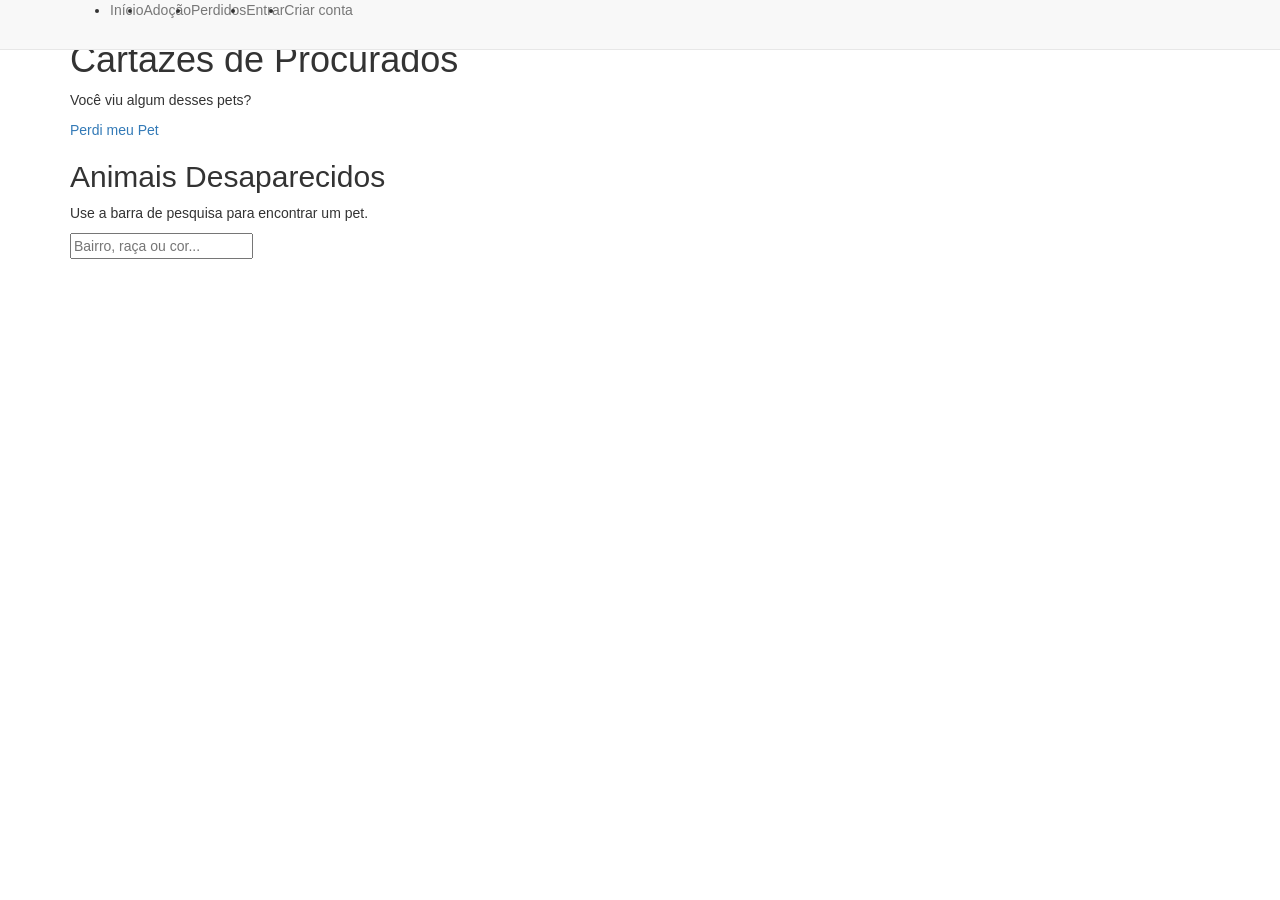
==== animaisperdidos.html @ f2a56c78 "Já iniciei o desenvolvimento da página em HTML. Configurei a estrutura base utilizando o Bootstrap e" ====
<!DOCTYPE html>
<html lang="pt-BR">
<head>
  <meta charset="UTF-8">
  <title>Animais Perdidos | AdoteUmPet</title>
 <link rel="stylesheet" href="https://cdn.jsdelivr.net/npm/bootstrap@3.3.7/dist/css/bootstrap.min.css">
  <link rel="stylesheet" href="style.css">
</head>
<body>

  <header>
    <nav class="navbar navbar-default navbar-fixed-top">
      <div class="container">

        <div class="collapse navbar-collapse" id="menu">
          <ul class="navbar-nav ms-auto">
            <li class="nav-item">
              <a class="nav-link" href="...">Início</a>
            </li>
            <li class="nav-item">
              <a class="nav-link" href="...">Adoção</a>
            </li>
            <li class="nav-item">
              <a class="nav-link" href="...">Perdidos</a>
            </li>
            <li class="nav-item">
              <a class="nav-link" href="...">Entrar</a>
            </li>
            <li class="nav-item">
              <a class="botao-verde" href="...">Criar conta</a>
            </li>
          </ul>
        </div>

      </div>
    </nav>
  </header>
    <div class="container">
      
      <div class="texto-centralizado">
        
        <span class="etiqueta-amarela">Mural de Adoção</span>
        
        <h1>Cartazes de Procurados</h1>
        
        <p>Você viu algum desses pets?</p>
        <a href="..." class="botao-amarelo">Perdi meu Pet</a>
        
      </div>
    </div>
  </section>
    <div class="container">
      
      <div class="texto-centralizado">
        <h2>Animais Desaparecidos</h2>
        <p>Use a barra de pesquisa para encontrar um pet.</p>
        <div class="campo-busca">
          <input type="text" placeholder="Bairro, raça ou cor...">
        </div>
      </div>

    </div>
  </section>
</body>
</html>
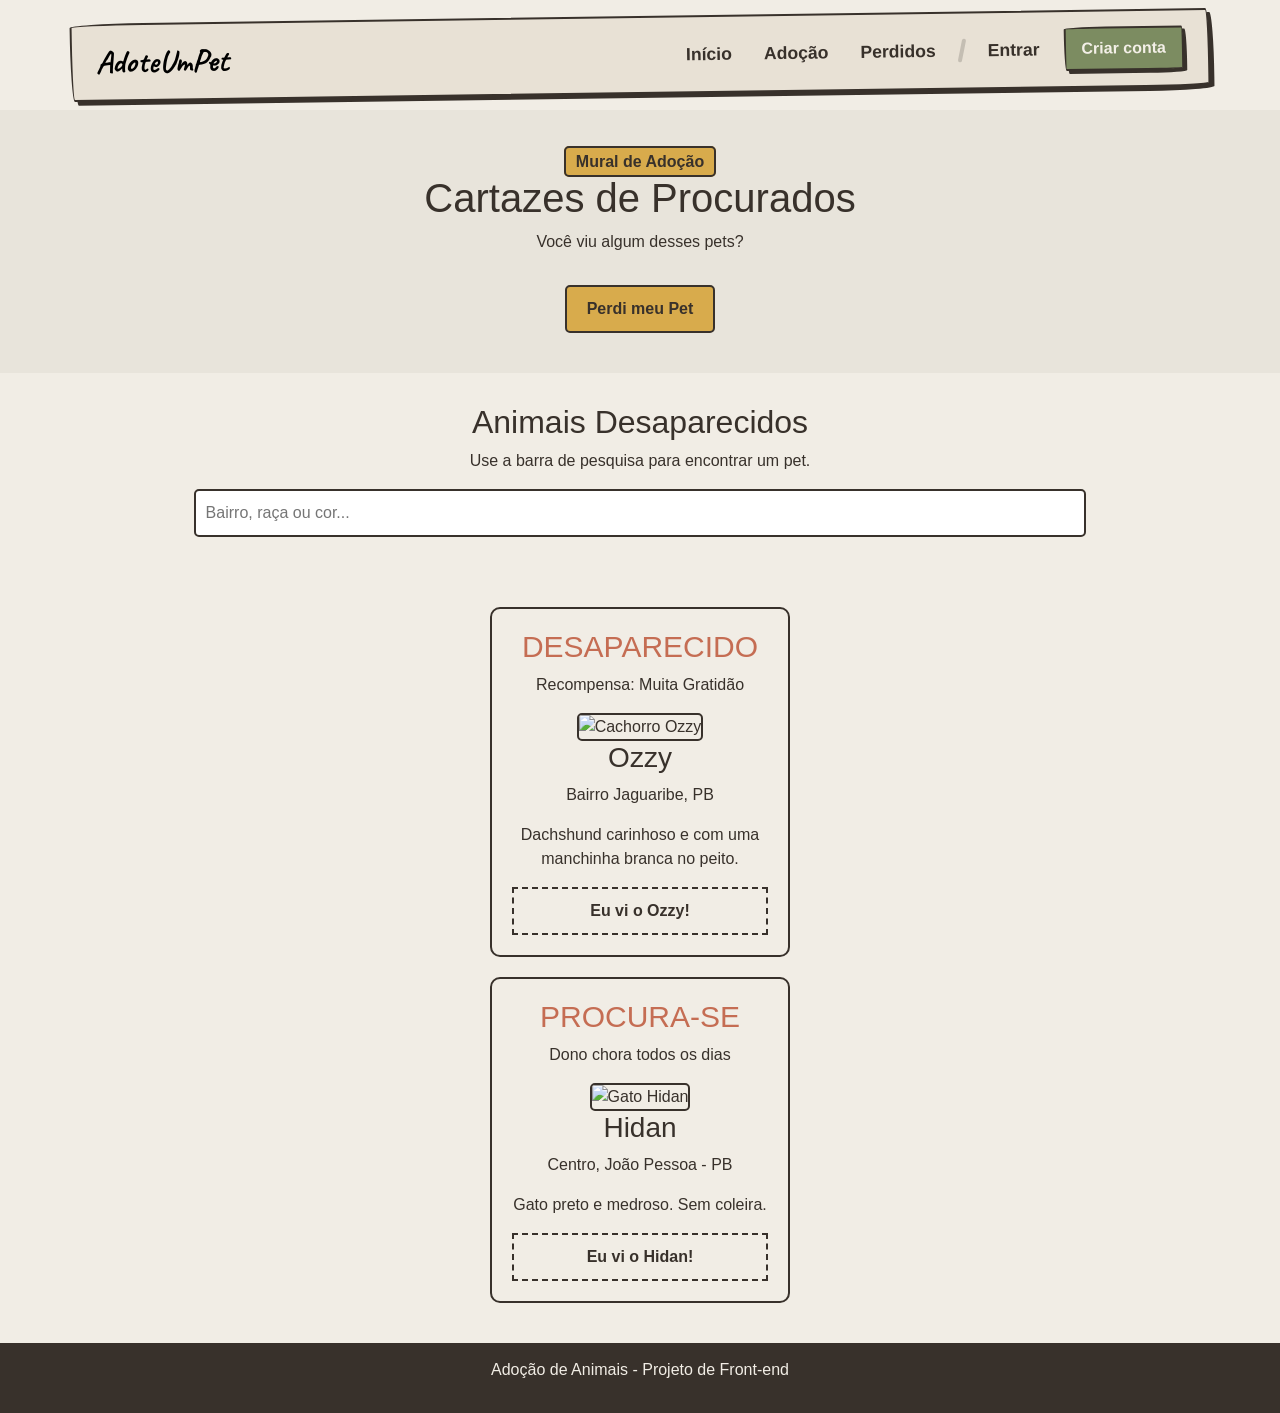
==== commit 40e5b396: "Nesta etapa, integrei o menu do grupo (navbar) e adicionei o conteúdo principal da página. Criei a s" ====
--- a/animaisperdidos.html
+++ b/animaisperdidos.html
@@ -3,63 +3,124 @@
 <head>
   <meta charset="UTF-8">
   <title>Animais Perdidos | AdoteUmPet</title>
- <link rel="stylesheet" href="https://cdn.jsdelivr.net/npm/bootstrap@3.3.7/dist/css/bootstrap.min.css">
-  <link rel="stylesheet" href="style.css">
+  
+  <link href="https://cdn.jsdelivr.net/npm/bootstrap@5.3.3/dist/css/bootstrap.min.css" rel="stylesheet">
+  
+  <link href="https://fonts.googleapis.com/css2?family=Caveat:wght@700&family=Nunito:wght@400;700&display=swap" rel="stylesheet">
+
+  <link rel="stylesheet" href="animaisperdidos-style.css">
 </head>
 <body>
 
   <header>
-    <nav class="navbar navbar-default navbar-fixed-top">
-      <div class="container">
+    <nav class="navbar navbar-expand-md sticky-top p-3">
+      <div class="container navbar-bloco px-4 py-2">
+        
+        <div class="navbar-header">
+          <a class="navbar-brand d-flex align-items-center fw-bold" href="#inicio">
+            <span style="font-family: 'Caveat', cursive; font-size: 2rem;">AdoteUmPet</span>
+          </a>
+        </div>
 
-        <div class="collapse navbar-collapse" id="menu">
-          <ul class="navbar-nav ms-auto">
+        <button class="navbar-toggler" type="button" data-bs-toggle="collapse" data-bs-target="#navMenu">
+          <span class="navbar-toggler-icon"></span>
+        </button>
+
+        <div class="collapse navbar-collapse" id="navMenu">
+          <ul class="nav navbar-nav ms-auto align-items-md-center gap-3">
+            
             <li class="nav-item">
-              <a class="nav-link" href="...">Início</a>
+              <a class="nav-link fw-bold" href="pagina de inicio">Início</a>
+            </li>
+            <li class="nav-item"> 
+              <a class="nav-link fw-bold" href="pagina_adocao.html">Adoção</a>
             </li>
             <li class="nav-item">
-              <a class="nav-link" href="...">Adoção</a>
+              <a class="nav-link fw-bold" href="pagina animais perdidos">Perdidos</a>
+            </li>
+            
+            <li class="nav-item d-none d-md-block text-muted">
+              <div class="divisor-navbar"></div>    
+            </li>
+            
+            <li class="nav-item">
+              <a class="nav-link fw-bold" href="pagina de login">Entrar</a>
             </li>
             <li class="nav-item">
-              <a class="nav-link" href="...">Perdidos</a>
+              <a href="pagina de cadastro" class="btn btn-criar fw-bold px-3 py-2" role="button">Criar conta</a>
             </li>
-            <li class="nav-item">
-              <a class="nav-link" href="...">Entrar</a>
-            </li>
-            <li class="nav-item">
-              <a class="botao-verde" href="...">Criar conta</a>
-            </li>
+            
           </ul>
         </div>
 
       </div>
     </nav>
   </header>
+
+  <section class="topo-pagina">
     <div class="container">
-      
       <div class="texto-centralizado">
-        
         <span class="etiqueta-amarela">Mural de Adoção</span>
-        
         <h1>Cartazes de Procurados</h1>
-        
         <p>Você viu algum desses pets?</p>
-        <a href="..." class="botao-amarelo">Perdi meu Pet</a>
-        
+        <a href="#" class="botao-amarelo">Perdi meu Pet</a>
       </div>
     </div>
   </section>
+
+  <section class="secao-busca">
     <div class="container">
-      
       <div class="texto-centralizado">
         <h2>Animais Desaparecidos</h2>
         <p>Use a barra de pesquisa para encontrar um pet.</p>
         <div class="campo-busca">
-          <input type="text" placeholder="Bairro, raça ou cor...">
+          <input type="text" id="campo-pesquisa" placeholder="Bairro, raça ou cor...">
         </div>
       </div>
-
     </div>
   </section>
+
+  <section class="secao-cartazes">
+    <div class="container">
+      <div class="area-cartazes" id="lista-cartazes">
+        
+        <div class="cartaz">
+          <span class="fita-vermelha"></span>
+          <h2 class="titulo-cartaz">DESAPARECIDO</h2>
+          <p class="recompensa">Recompensa: Muita Gratidão</p>
+          
+          
+          <img src=""colocar foto aq alt="Cachorro Ozzy">
+          
+          <h3>Ozzy</h3>
+          <p>Bairro Jaguaribe, PB</p>
+          <p>Dachshund carinhoso e com uma manchinha branca no peito.</p>
+          <a href="#" class="botao-cartaz">Eu vi o Ozzy!</a>
+        </div>
+
+        <div class="cartaz">
+          <span class="fita-azul"></span>
+          <h2 class="titulo-cartaz">PROCURA-SE</h2>
+          <p class="recompensa">Dono chora todos os dias</p>
+          
+          <img src=""colocar a foto aq alt="Gato Hidan">
+          
+          <h3>Hidan</h3>
+          <p>Centro, João Pessoa - PB</p>
+          <p>Gato preto e medroso. Sem coleira.</p>
+          <a href="#" class="botao-cartaz">Eu vi o Hidan!</a>
+        </div>
+
+      </div>
+    </div>
+  </section>
+
+  <footer class="text-center">
+    <p>Adoção de Animais - Projeto de Front-end</p>
+  </footer>
+
+  <script src=""></script>
+
+  <script src="animaisperdidos.js"></script>
 </body>
 </html>
--- a/animaisperdidos-style.css
+++ b/animaisperdidos-style.css
@@ -0,0 +1,130 @@
+body {
+  background-color: #f1ede5;
+  color: #38312b;
+  font-family: Arial, sans-serif;
+}
+
+.navbar-nav .nav-link {
+  color: #38312B !important;
+  font-weight: 700;
+  font-size: 1.1rem;
+  position: relative;
+  transition: color 0.2s ease;
+}
+
+.navbar-nav .nav-link:hover {
+  color: #C56D53 !important; 
+}
+
+.divisor-navbar {
+  width: 4px;
+  height: 24px;
+  background-color: rgba(56, 49, 43, 0.2);
+  border-radius: 99px;
+  transform: rotate(12deg);
+}
+
+.btn-criar {
+  background-color: #7c8c61;
+  color: white;
+  border: 2px solid #38312b;
+  border-radius: 5px;
+  padding: 8px 16px;
+  text-decoration: none;
+}
+
+.topo-pagina {
+  background-color: #e8e4db;
+  padding: 40px;
+  text-align: center;
+}
+
+.etiqueta-amarela {
+  background-color: #d8ab4c;
+  padding: 5px 10px;
+  border: 2px solid #38312b;
+  border-radius: 5px;
+  font-weight: bold;
+}
+
+.botao-amarelo {
+  background-color: #d8ab4c;
+  color: #38312b;
+  border: 2px solid #38312b;
+  border-radius: 5px;
+  padding: 10px 20px;
+  text-decoration: none;
+  font-weight: bold;
+  display: inline-block;
+  margin-top: 15px;
+}
+
+.secao-busca {
+  padding: 30px;
+  text-align: center;
+}
+
+.campo-busca input {
+  padding: 10px;
+  width: 80%;
+  border: 2px solid #38312b;
+  border-radius: 5px;
+}
+
+.secao-cartazes {
+  padding: 20px;
+  text-align: center;
+}
+
+.cartaz {
+  background-color: #f1ede5;
+  border: 2px solid #38312b;
+  border-radius: 10px;
+  padding: 20px;
+  width: 300px;
+  margin: 20px auto;
+}
+
+.cartaz img {
+  width: 100%;
+  height: 200px;
+  border: 2px solid #38312b;
+  border-radius: 5px;
+}
+
+.titulo-cartaz {
+  color: #c56d53;
+  font-size: 30px;
+}
+
+.botao-cartaz {
+  display: block;
+  background-color: #f1ede5;
+  color: #38312b;
+  text-decoration: none;
+  border: 2px dashed #38312b;
+  padding: 10px;
+  margin-top: 15px;
+  font-weight: bold;
+}
+
+footer {
+  background-color: #38312b;
+  color: #f1ede5;
+  padding: 15px;
+}
+.navbar-bloco {
+  background-color: #E8E1D5;
+  border: 2px solid #38312B;
+  border-radius: 255px 15px 225px 15px / 15px 225px 15px 255px;
+  box-shadow: 4px 4px 0px #38312B;
+  transform: rotate(-0.8deg);
+}
+
+.btn-criar {
+  background-color: #7C8C61;
+  color: #F3EFE7;
+  border: 2px solid #38312B;
+  border-radius: 255px 15px 225px 15px / 15px 225px 15px 255px;
+  box-shadow: 3px 3px 0px #38312B;
+}
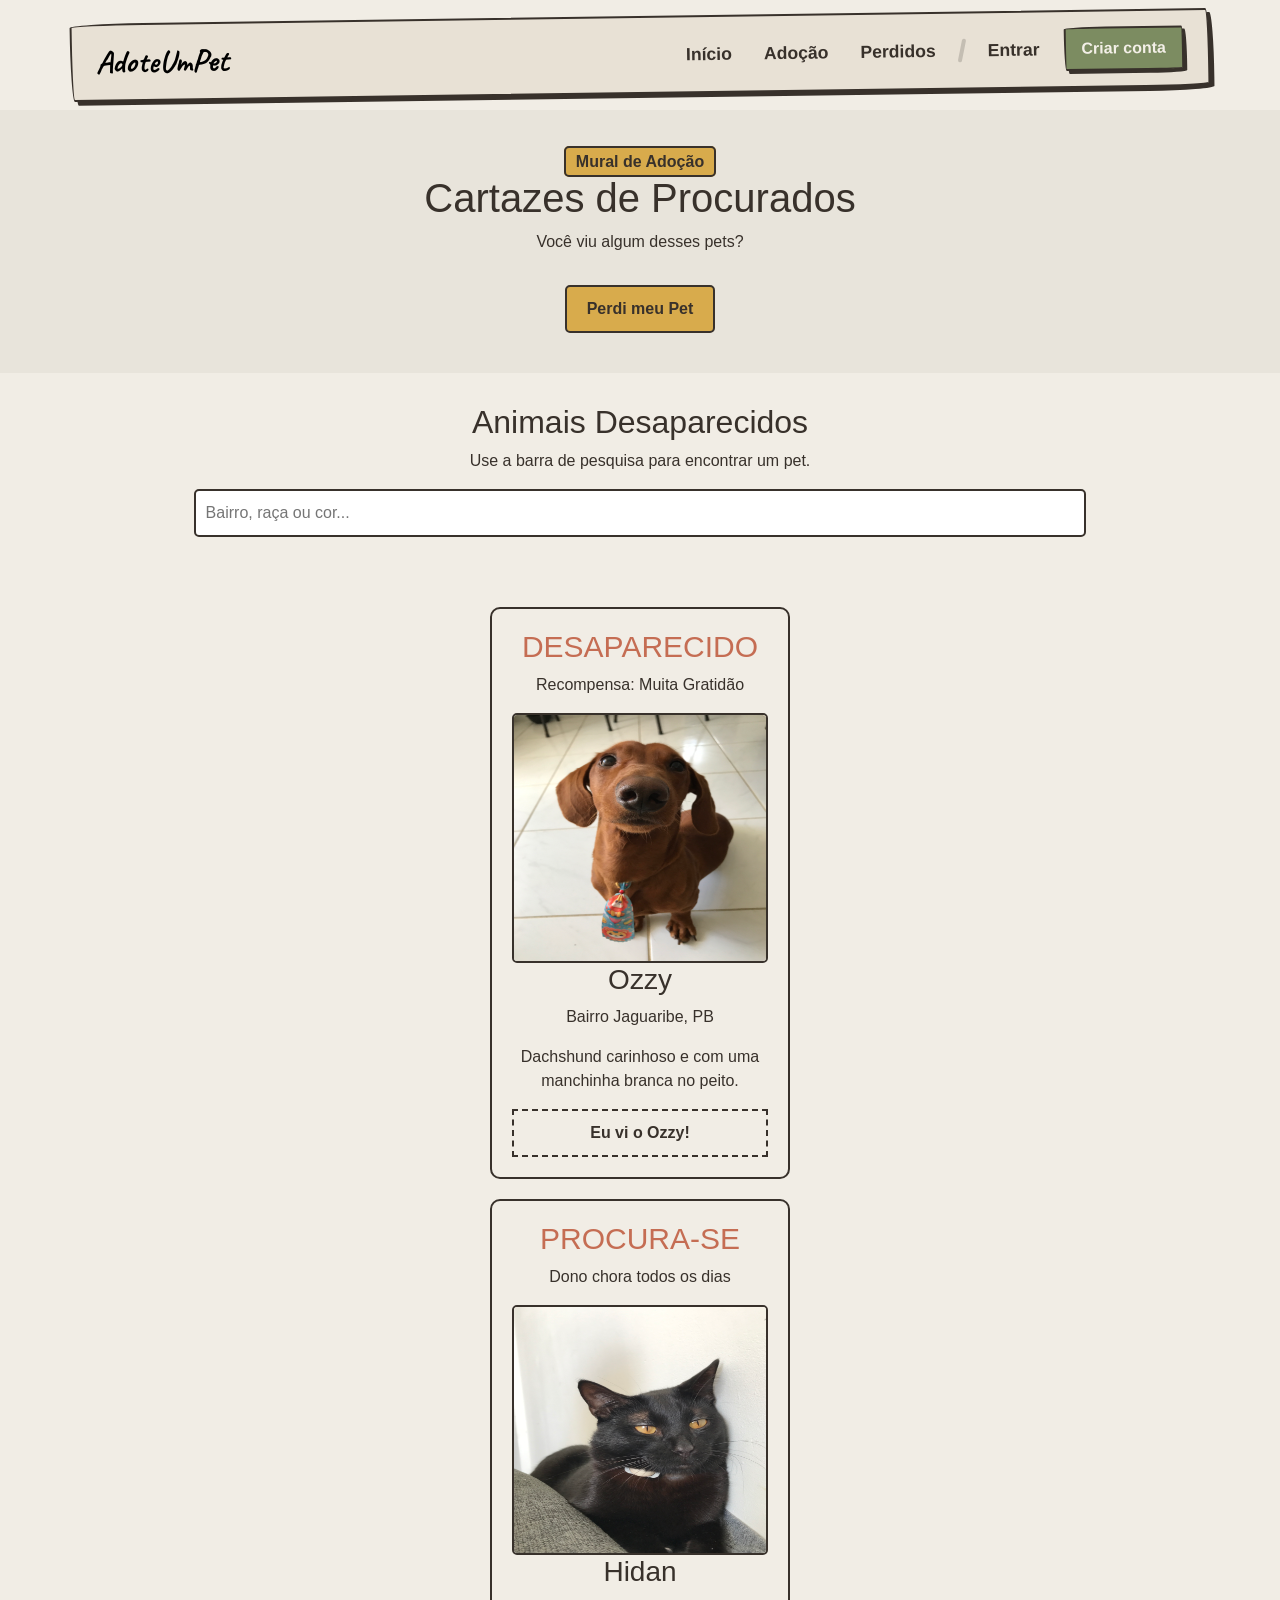
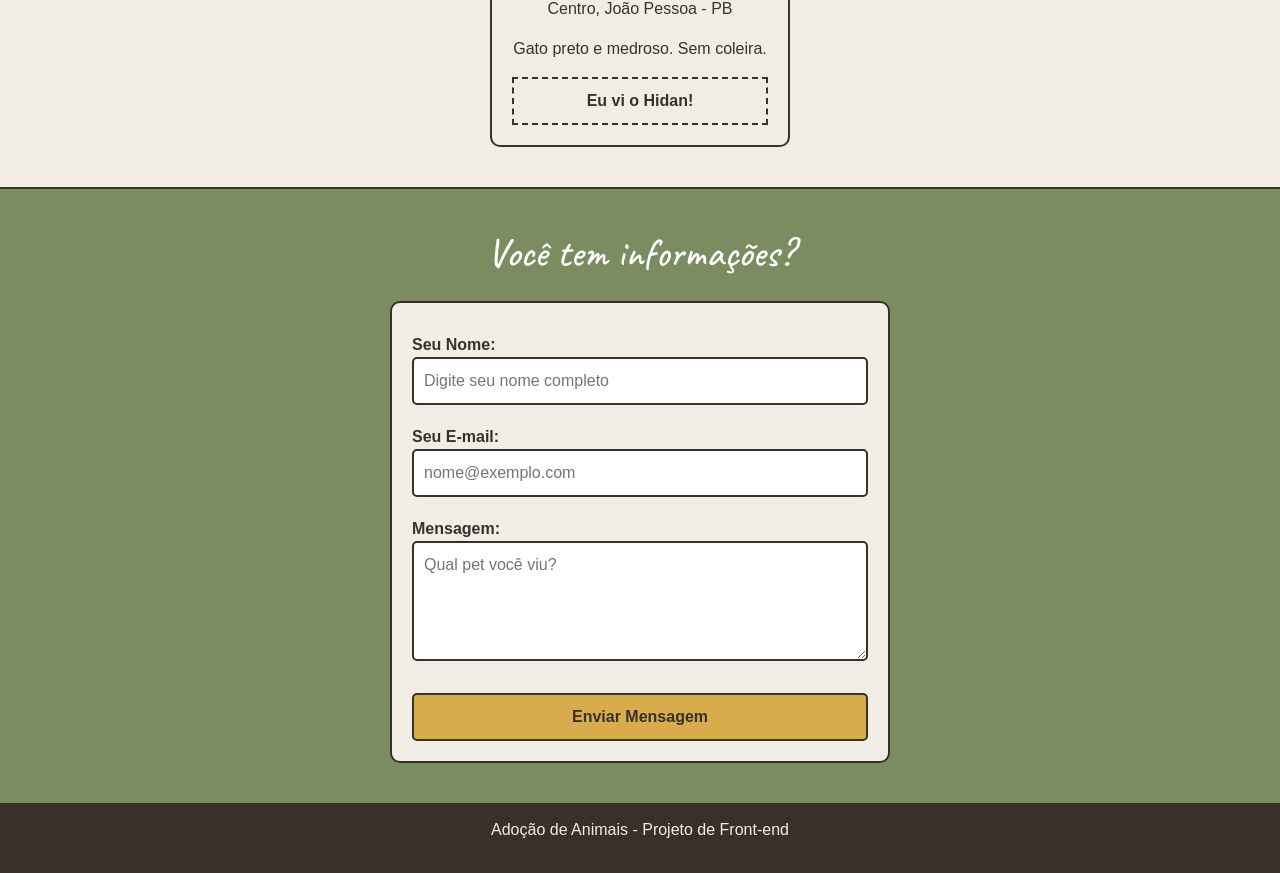
==== commit 83d58ec5: "Finalizei o HTML inserindo o formulário e as fotos  e concluí o JavaScript." ====
--- a/animaisperdidos.html
+++ b/animaisperdidos.html
@@ -5,14 +5,13 @@
   <title>Animais Perdidos | AdoteUmPet</title>
   
   <link href="https://cdn.jsdelivr.net/npm/bootstrap@5.3.3/dist/css/bootstrap.min.css" rel="stylesheet">
-  
   <link href="https://fonts.googleapis.com/css2?family=Caveat:wght@700&family=Nunito:wght@400;700&display=swap" rel="stylesheet">
 
   <link rel="stylesheet" href="animaisperdidos-style.css">
 </head>
 <body>
 
-  <header>
+  <header id="inicio">
     <nav class="navbar navbar-expand-md sticky-top p-3">
       <div class="container navbar-bloco px-4 py-2">
         
@@ -30,13 +29,13 @@
           <ul class="nav navbar-nav ms-auto align-items-md-center gap-3">
             
             <li class="nav-item">
-              <a class="nav-link fw-bold" href="pagina de inicio">Início</a>
+              <a class="nav-link fw-bold" href="#inicio">Início</a>
             </li>
             <li class="nav-item"> 
               <a class="nav-link fw-bold" href="pagina_adocao.html">Adoção</a>
             </li>
             <li class="nav-item">
-              <a class="nav-link fw-bold" href="pagina animais perdidos">Perdidos</a>
+              <a class="nav-link fw-bold" href="#cartazes">Perdidos</a>
             </li>
             
             <li class="nav-item d-none d-md-block text-muted">
@@ -63,7 +62,7 @@
         <span class="etiqueta-amarela">Mural de Adoção</span>
         <h1>Cartazes de Procurados</h1>
         <p>Você viu algum desses pets?</p>
-        <a href="#" class="botao-amarelo">Perdi meu Pet</a>
+        <a href="#formulario" class="botao-amarelo">Perdi meu Pet</a>
       </div>
     </div>
   </section>
@@ -80,7 +79,7 @@
     </div>
   </section>
 
-  <section class="secao-cartazes">
+  <section class="secao-cartazes" id="cartazes">
     <div class="container">
       <div class="area-cartazes" id="lista-cartazes">
         
@@ -89,13 +88,13 @@
           <h2 class="titulo-cartaz">DESAPARECIDO</h2>
           <p class="recompensa">Recompensa: Muita Gratidão</p>
           
-          
-          <img src=""colocar foto aq alt="Cachorro Ozzy">
+          <img src="img/IMG_3783.jpg" alt="Cachorro Ozzy">
           
           <h3>Ozzy</h3>
           <p>Bairro Jaguaribe, PB</p>
           <p>Dachshund carinhoso e com uma manchinha branca no peito.</p>
-          <a href="#" class="botao-cartaz">Eu vi o Ozzy!</a>
+          
+          <a href="#formulario" class="botao-cartaz botao-visto" data-pet="Ozzy">Eu vi o Ozzy!</a>
         </div>
 
         <div class="cartaz">
@@ -103,15 +102,36 @@
           <h2 class="titulo-cartaz">PROCURA-SE</h2>
           <p class="recompensa">Dono chora todos os dias</p>
           
-          <img src=""colocar a foto aq alt="Gato Hidan">
+          <img src="img/IMG_1387.JPG" alt="Gato Hidan">
           
           <h3>Hidan</h3>
           <p>Centro, João Pessoa - PB</p>
           <p>Gato preto e medroso. Sem coleira.</p>
-          <a href="#" class="botao-cartaz">Eu vi o Hidan!</a>
+          
+          <a href="#formulario" class="botao-cartaz botao-visto" data-pet="Hidan">Eu vi o Hidan!</a>
         </div>
 
       </div>
+    </div>
+  </section>
+
+  <section class="secao-formulario" id="formulario">
+    <div class="container">
+      <h2 class="text-center mb-4">Você tem informações?</h2>
+      
+      <form id="form-contato" class="formulario-contato">
+        
+        <label for="nome">Seu Nome:</label>
+        <input type="text" id="nome" placeholder="Digite seu nome completo">
+
+        <label for="email">Seu E-mail:</label>
+        <input type="email" id="email" placeholder="nome@exemplo.com">
+
+        <label for="mensagem">Mensagem:</label>
+        <textarea id="mensagem" rows="4" placeholder="Qual pet você viu?"></textarea>
+
+        <button type="submit" class="botao-amarelo">Enviar Mensagem</button>
+      </form>
     </div>
   </section>
 
@@ -119,7 +139,7 @@
     <p>Adoção de Animais - Projeto de Front-end</p>
   </footer>
 
-  <script src=""></script>
+  <script src="https://cdn.jsdelivr.net/npm/bootstrap@5.3.3/dist/js/bootstrap.bundle.min.js"></script>
 
   <script src="animaisperdidos.js"></script>
 </body>
--- a/animaisperdidos-style.css
+++ b/animaisperdidos-style.css
@@ -57,6 +57,7 @@
   font-weight: bold;
   display: inline-block;
   margin-top: 15px;
+  cursor: pointer;
 }
 
 .secao-busca {
@@ -87,7 +88,7 @@
 
 .cartaz img {
   width: 100%;
-  height: 200px;
+  max-height: 250px;
   border: 2px solid #38312b;
   border-radius: 5px;
 }
@@ -113,6 +114,7 @@
   color: #f1ede5;
   padding: 15px;
 }
+
 .navbar-bloco {
   background-color: #E8E1D5;
   border: 2px solid #38312B;
@@ -127,4 +129,43 @@
   border: 2px solid #38312B;
   border-radius: 255px 15px 225px 15px / 15px 225px 15px 255px;
   box-shadow: 3px 3px 0px #38312B;
+}
+
+.secao-formulario {
+  background-color: #7c8c61;
+  padding: 40px;
+  border-top: 2px solid #38312b;
+}
+
+.secao-formulario h2 {
+  color: white;
+  font-family: 'Caveat', cursive;
+  font-size: 40px;
+}
+
+.formulario-contato {
+  background-color: #f1ede5;
+  border: 2px solid #38312b;
+  border-radius: 10px;
+  padding: 20px;
+  max-width: 500px;
+  margin: 0 auto;
+}
+
+.formulario-contato label {
+  font-weight: bold;
+  display: block;
+  margin-top: 10px;
+}
+
+.formulario-contato input, .formulario-contato textarea {
+  width: 100%;
+  padding: 10px;
+  border: 2px solid #38312b;
+  border-radius: 5px;
+  margin-bottom: 10px;
+}
+
+.formulario-contato button {
+  width: 100%;
 }
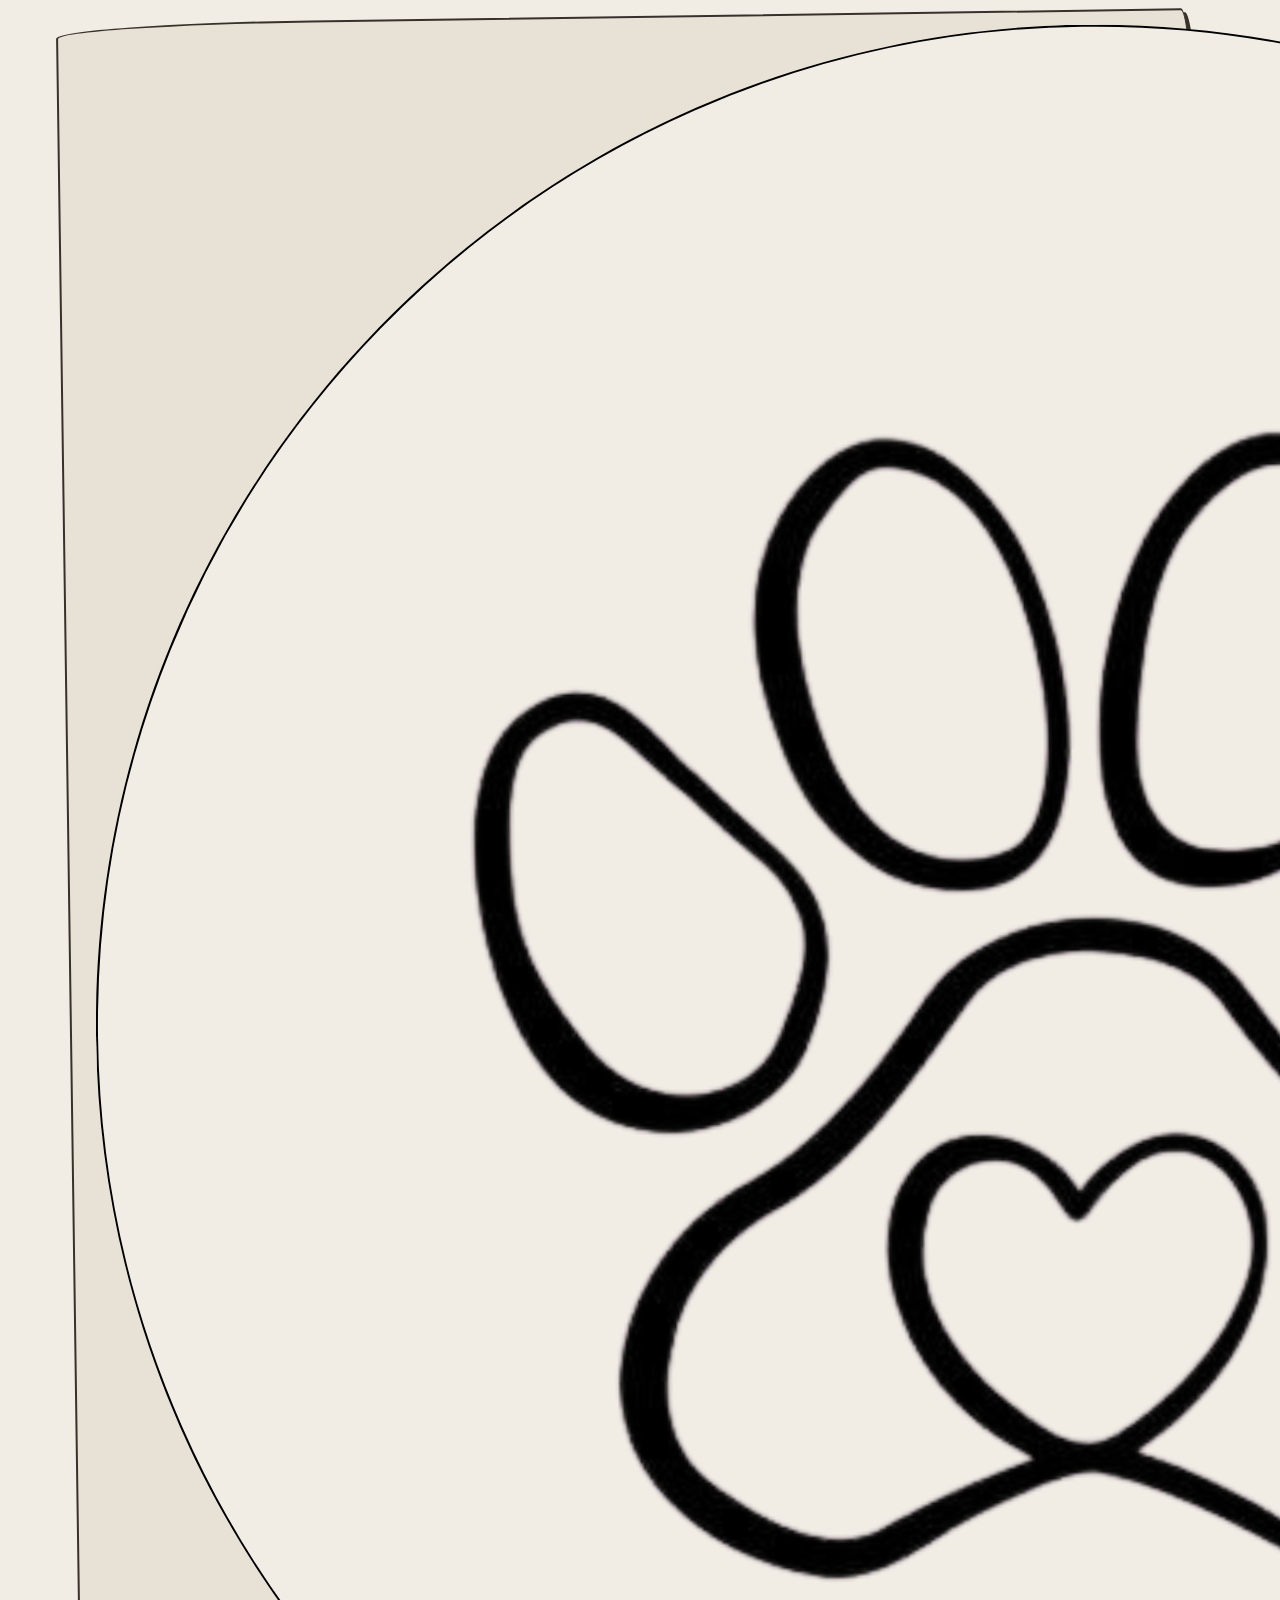
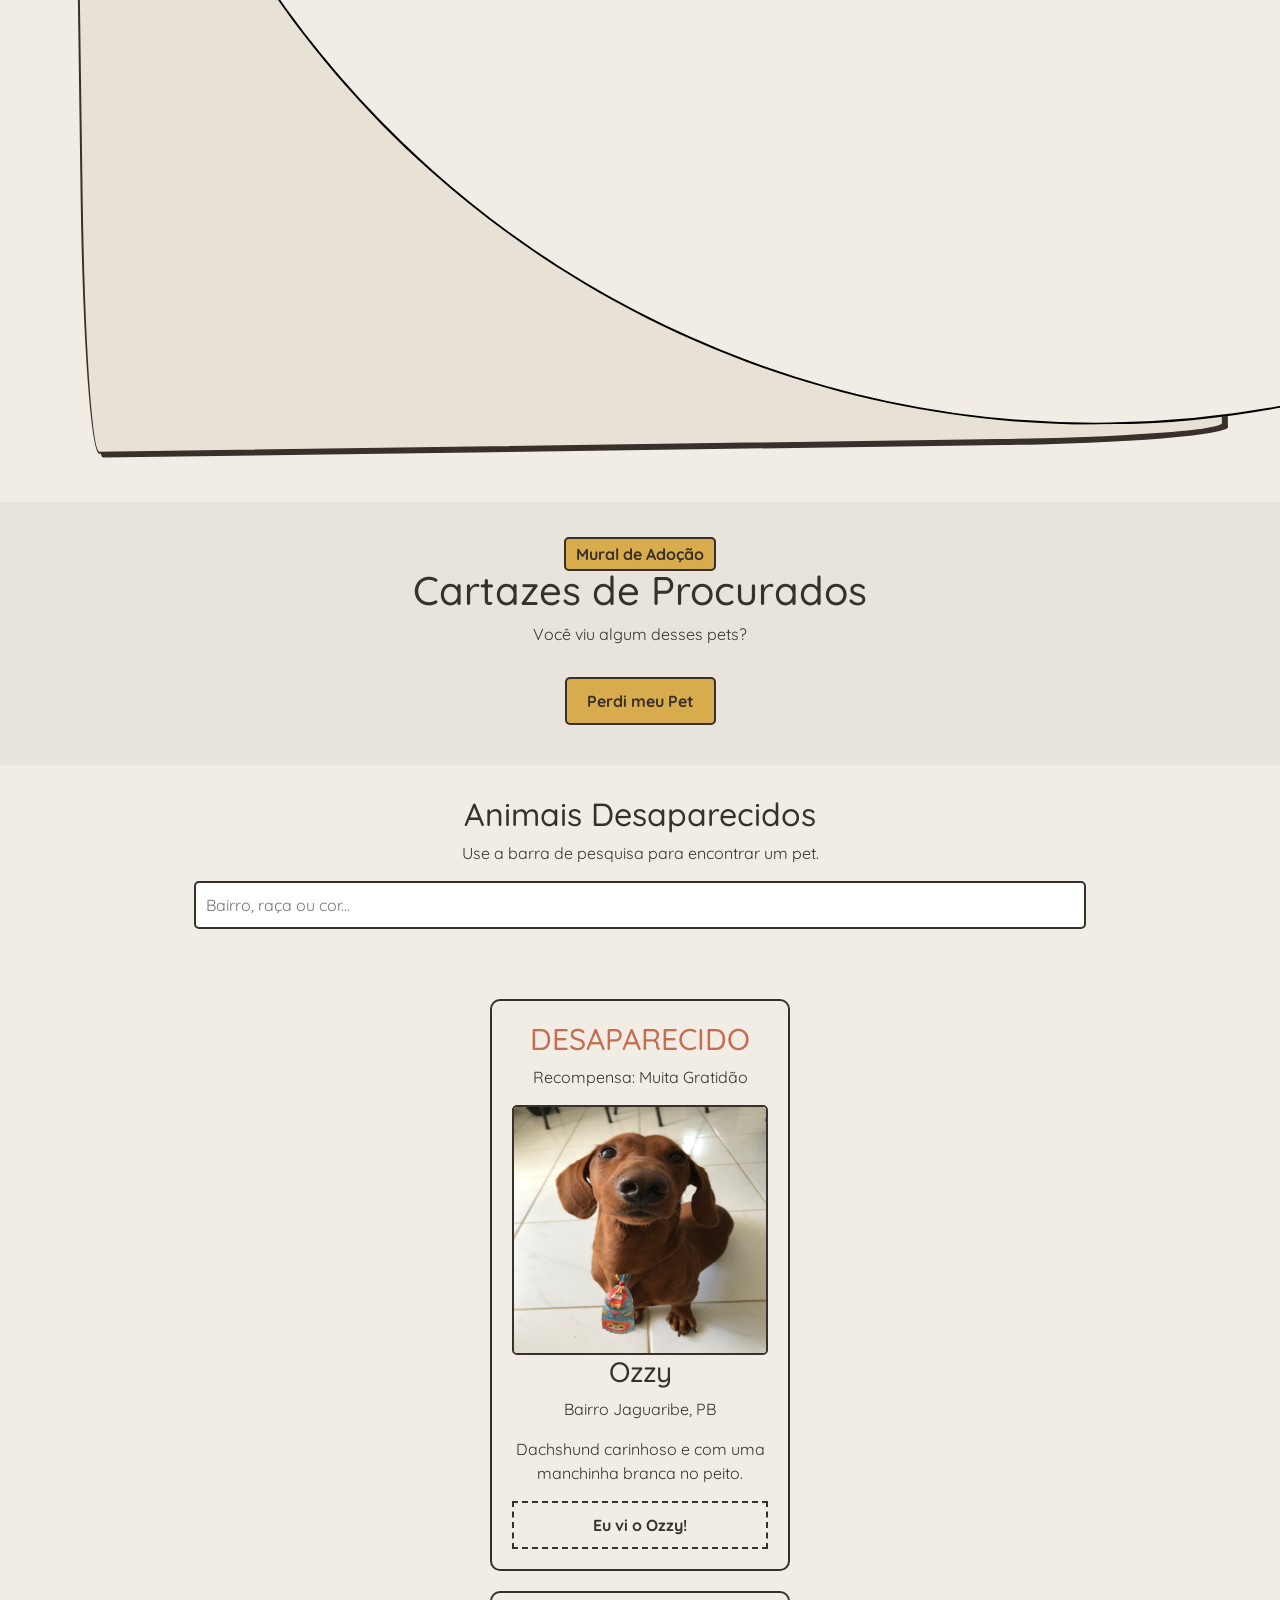
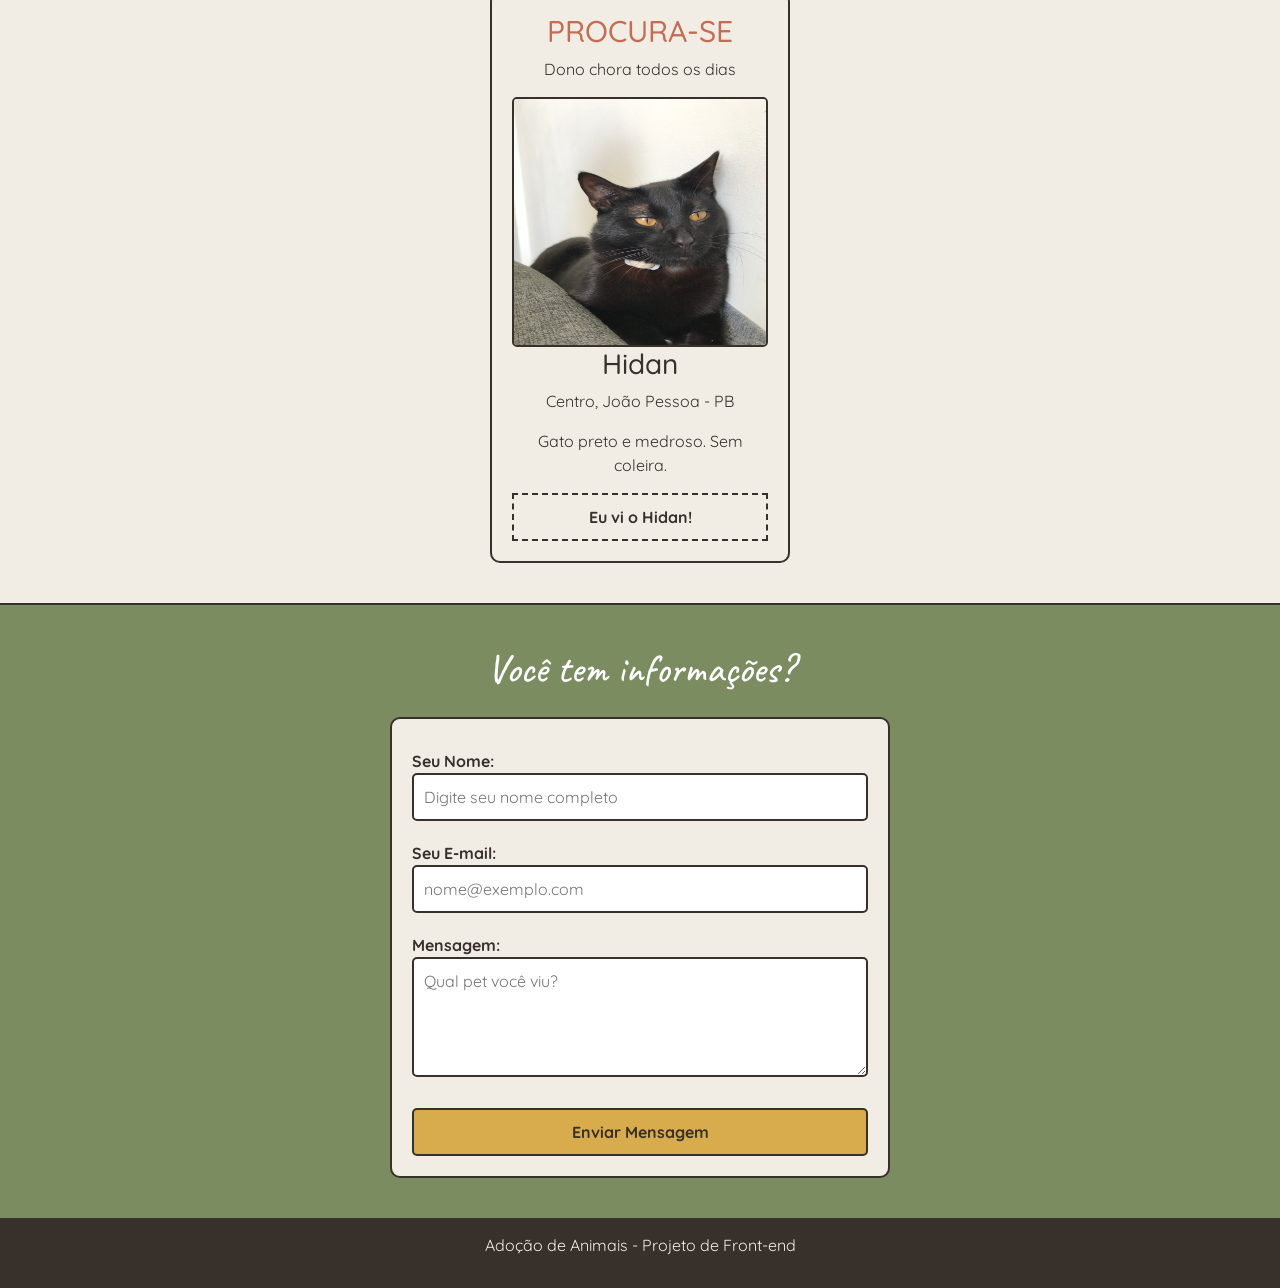
==== commit c4decb1c: "Padronizando fontes" ====
--- a/animaisperdidos.html
+++ b/animaisperdidos.html
@@ -5,56 +5,58 @@
   <title>Animais Perdidos | AdoteUmPet</title>
   
   <link href="https://cdn.jsdelivr.net/npm/bootstrap@5.3.3/dist/css/bootstrap.min.css" rel="stylesheet">
-  <link href="https://fonts.googleapis.com/css2?family=Caveat:wght@700&family=Nunito:wght@400;700&display=swap" rel="stylesheet">
+   <link rel="preconnect" href="https://fonts.googleapis.com">
+    <link rel="preconnect" href="https://fonts.gstatic.com" crossorigin>
+  <link href="https://fonts.googleapis.com/css2?family=Caveat:wght@400..700&family=Quicksand:wght@400..700&display=swap" rel="stylesheet">
 
   <link rel="stylesheet" href="animaisperdidos-style.css">
 </head>
 <body>
 
-  <header id="inicio">
-    <nav class="navbar navbar-expand-md sticky-top p-3">
-      <div class="container navbar-bloco px-4 py-2">
-        
-        <div class="navbar-header">
-          <a class="navbar-brand d-flex align-items-center fw-bold" href="#inicio">
-            <span style="font-family: 'Caveat', cursive; font-size: 2rem;">AdoteUmPet</span>
-          </a>
-        </div>
+   <header>
+        <nav class="navbar navbar-expand-md sticky-top p-3">
 
-        <button class="navbar-toggler" type="button" data-bs-toggle="collapse" data-bs-target="#navMenu">
-          <span class="navbar-toggler-icon"></span>
-        </button>
+            <div class="container navbar-bloco px-4 py-2">
+                <div class="navbar-header">
+                    <a class="navbar-brand d-flex align-items-center text-tinta" href="pagina de inicio">
+                        <img src="../assets/logo_pata.svg" alt="Logo AdoteUmPet" class="logo-img me-2">
+                        <span class="logo-texto">AdoteUmPet</span>
+                        </a>
+                </div>
 
-        <div class="collapse navbar-collapse" id="navMenu">
-          <ul class="nav navbar-nav ms-auto align-items-md-center gap-3">
-            
-            <li class="nav-item">
-              <a class="nav-link fw-bold" href="#inicio">Início</a>
-            </li>
-            <li class="nav-item"> 
-              <a class="nav-link fw-bold" href="pagina_adocao.html">Adoção</a>
-            </li>
-            <li class="nav-item">
-              <a class="nav-link fw-bold" href="#cartazes">Perdidos</a>
-            </li>
-            
-            <li class="nav-item d-none d-md-block text-muted">
-              <div class="divisor-navbar"></div>    
-            </li>
-            
-            <li class="nav-item">
-              <a class="nav-link fw-bold" href="pagina de login">Entrar</a>
-            </li>
-            <li class="nav-item">
-              <a href="pagina de cadastro" class="btn btn-criar fw-bold px-3 py-2" role="button">Criar conta</a>
-            </li>
-            
-          </ul>
-        </div>
+                <div class="collapse navbar-collapse" id="navMenu">
+                    <ul class="nav navbar-nav ms-auto align-items-md-center gap-3">
 
-      </div>
-    </nav>
-  </header>
+                        <li class="nav-item">
+                            <a class="nav-link fw-bold" href="../pagina_inicial/pagina_inicial.html">Início</a>
+                        </li>
+
+                        <li class="nav-item"> 
+                            <a class="nav-link fw-bold" href="../pagina_adocao/pagina_adocao.html">Adoção</a>
+                        </li>
+
+                        <li class="nav-item">
+                            <a class="nav-link fw-bold" href="../pagina_perdidos/animaisperdidos.html">Perdidos</a>
+                        </li>
+
+                        <li class="nav-item d-none d-md-block text-muted">
+                            <div class="divisor-navbar"></div>    
+                        </li>
+
+                        <li class="nav-item">
+                            <a class="nav-link fw-bold" href="../login.html">Entrar</a>
+                        </li>
+
+                        <li class="nav-item">
+                            <a href="../pagina_cadastro_usuario/pcadastro.html"class="btn btn-criar fw-bold px-3 py-2" role="button">Criar conta</a>
+                        </li>
+
+                    </ul>
+                </div>
+
+            </div>
+        </nav>
+    </header>
 
   <section class="topo-pagina">
     <div class="container">
--- a/animaisperdidos-style.css
+++ b/animaisperdidos-style.css
@@ -1,7 +1,12 @@
 body {
   background-color: #f1ede5;
   color: #38312b;
-  font-family: Arial, sans-serif;
+  font-family: 'Quicksand', sans-serif;
+}
+
+.logo-texto {
+  font-family: 'Caveat';
+  font-size: 2rem;
 }
 
 .navbar-nav .nav-link {
@@ -24,6 +29,12 @@
   transform: rotate(12deg);
 }
 
+.navbar-bloco:hover {
+  rotate: 0.8deg;
+  transition: all ease 0.25s;
+  margin-bottom: 20px;
+}
+
 .btn-criar {
   background-color: #7c8c61;
   color: white;
@@ -34,6 +45,7 @@
 }
 
 .topo-pagina {
+  margin-top: 40px;
   background-color: #e8e4db;
   padding: 40px;
   text-align: center;
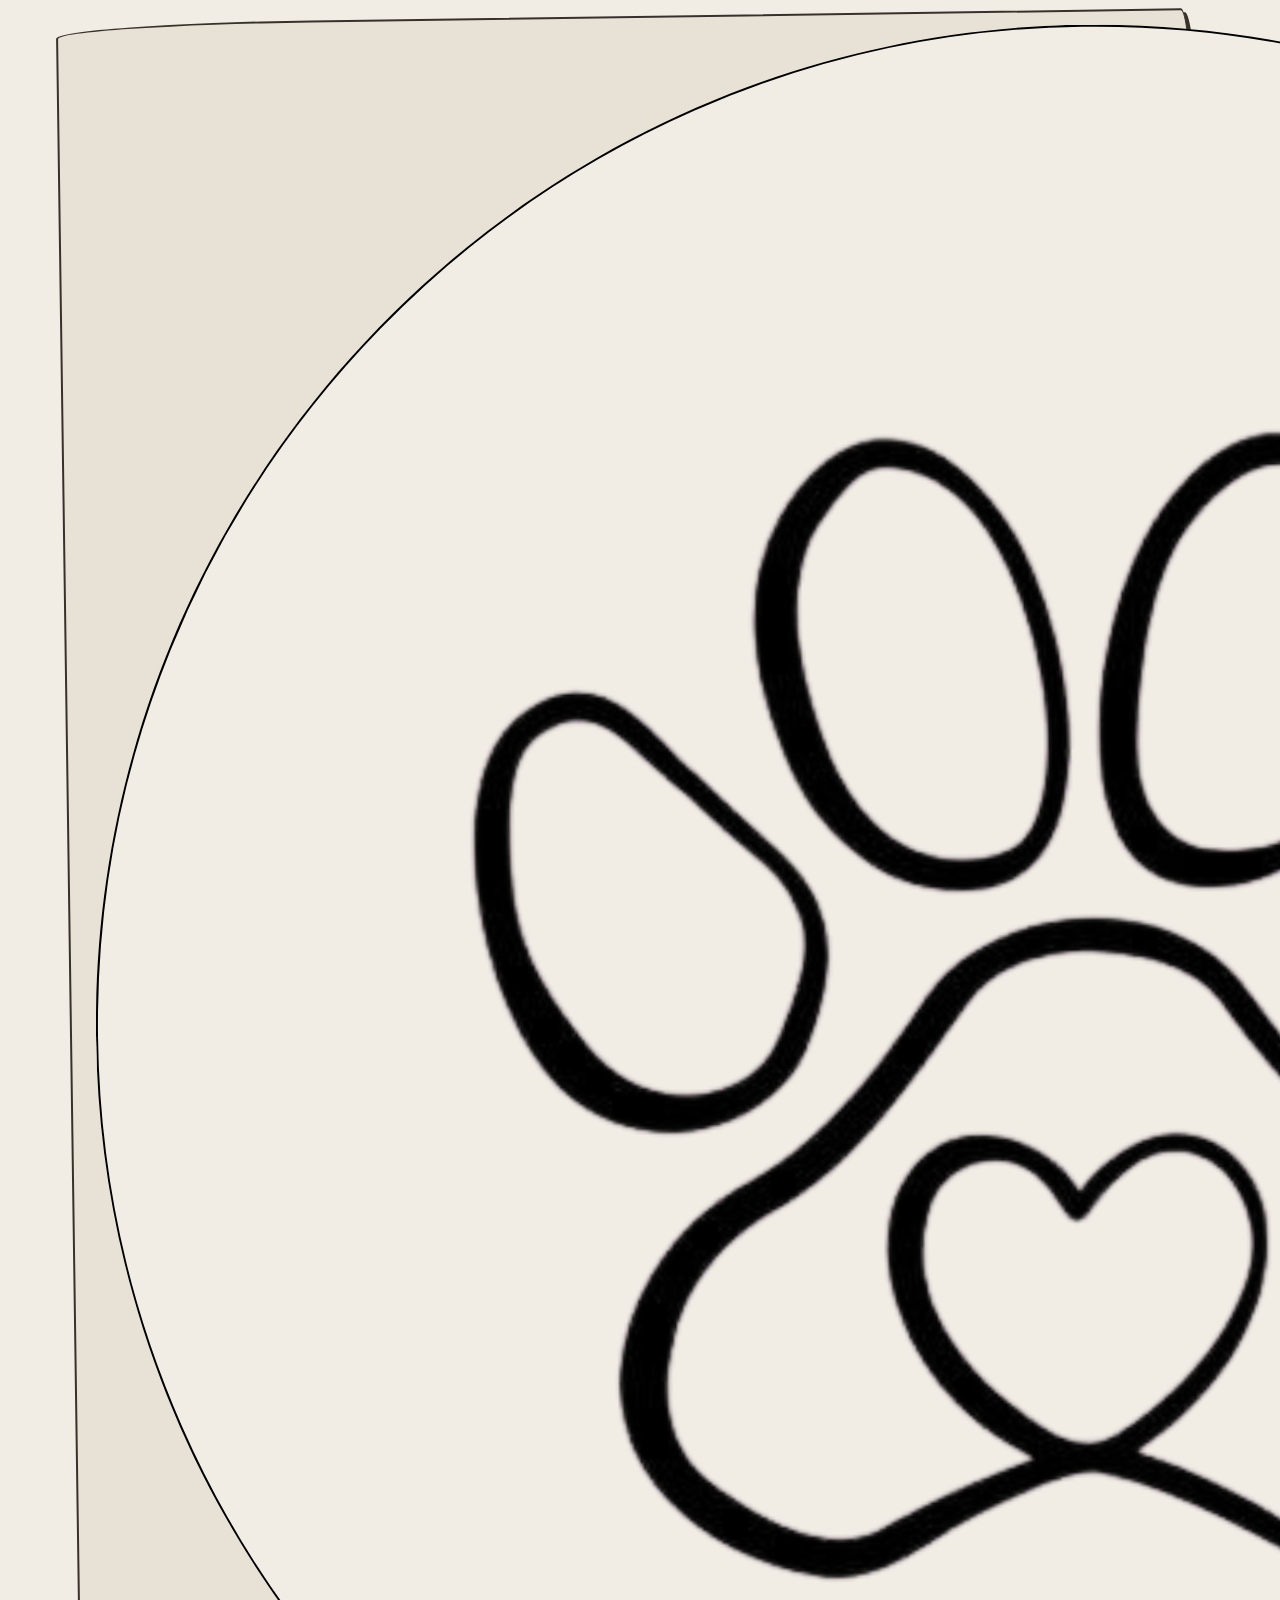
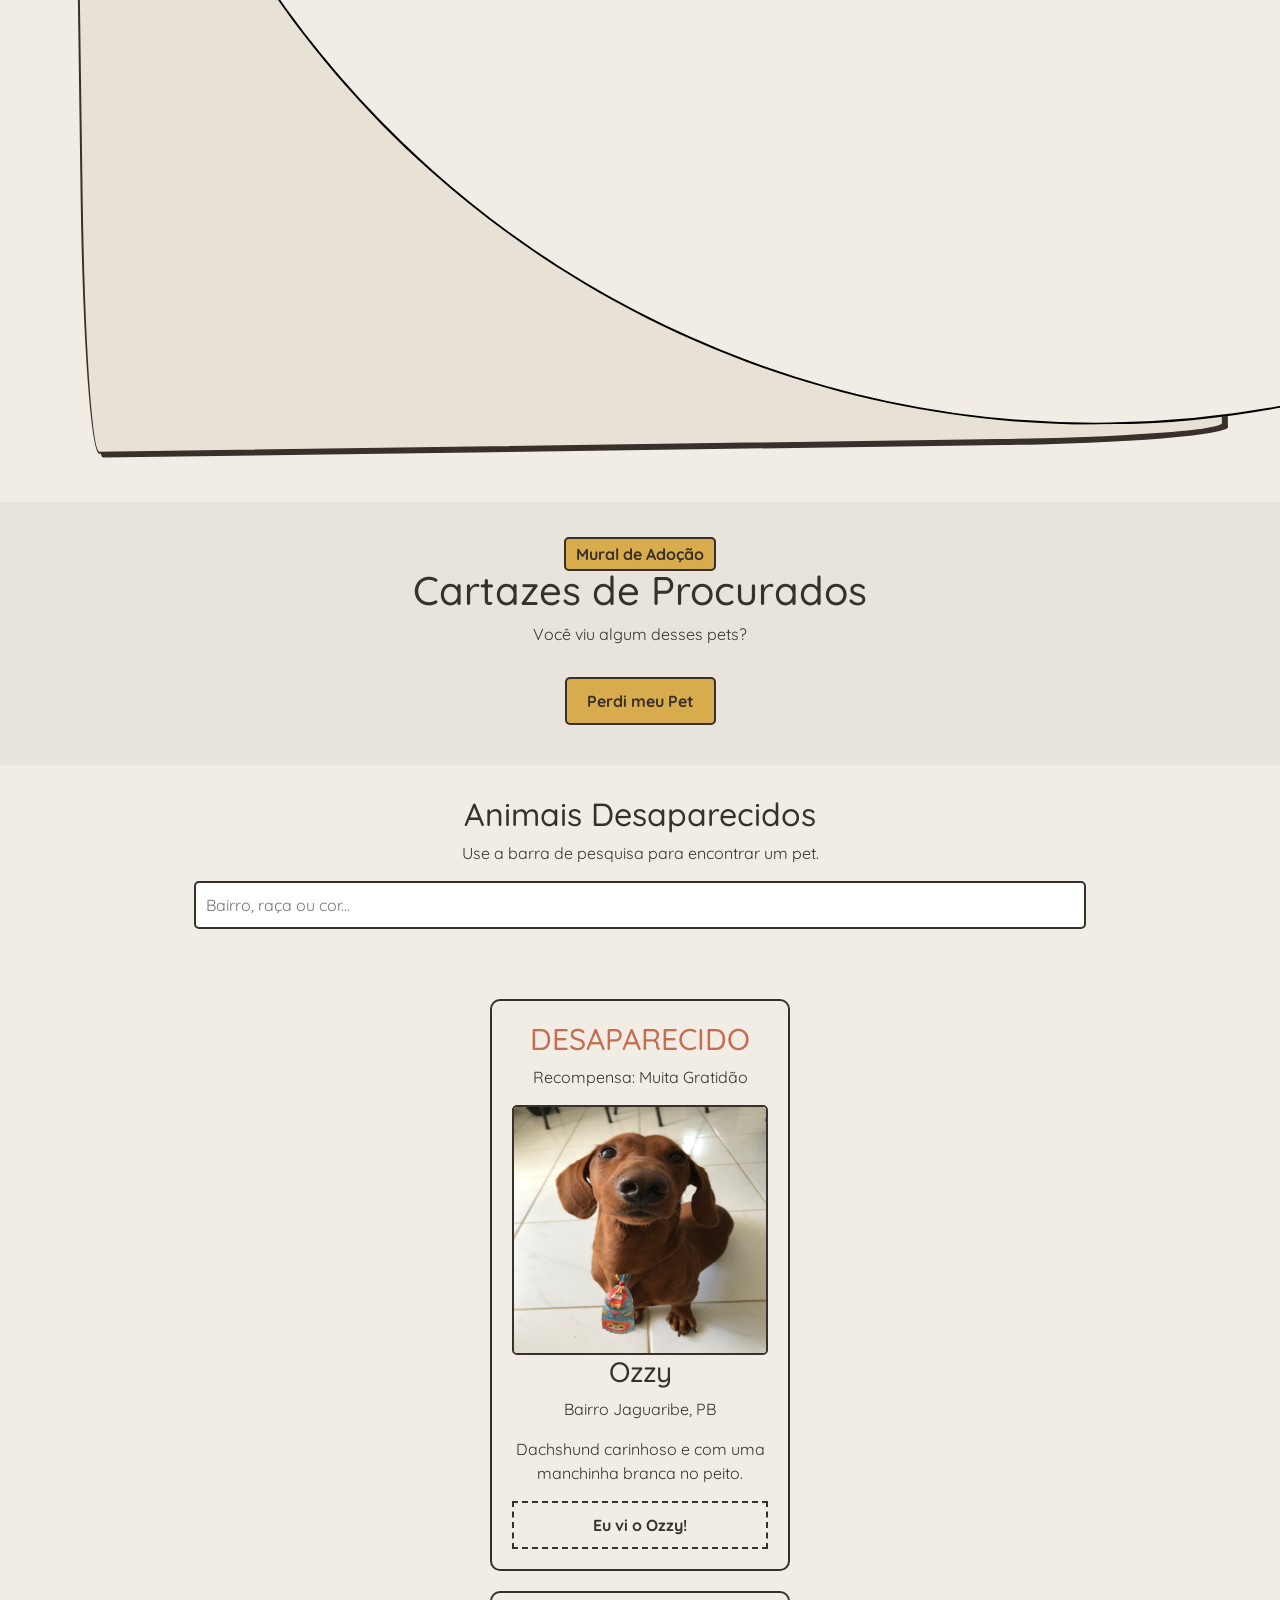
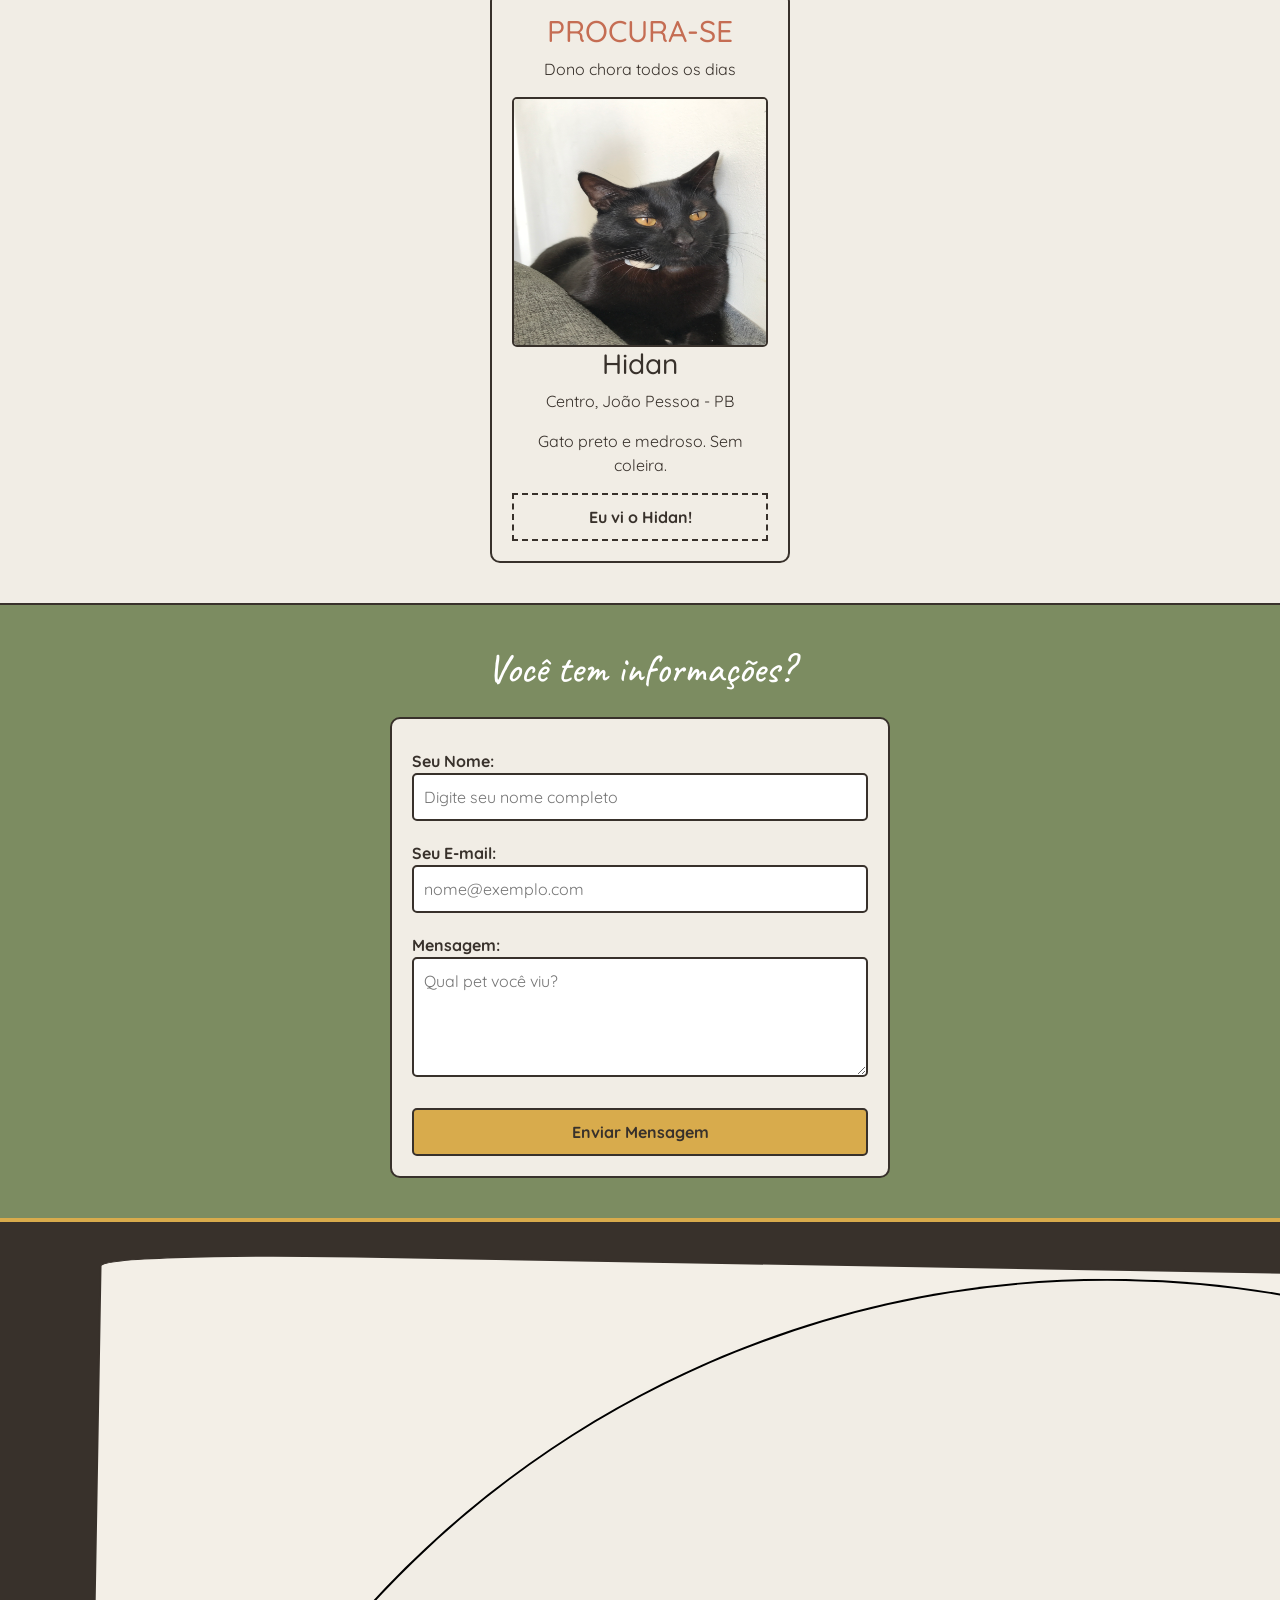
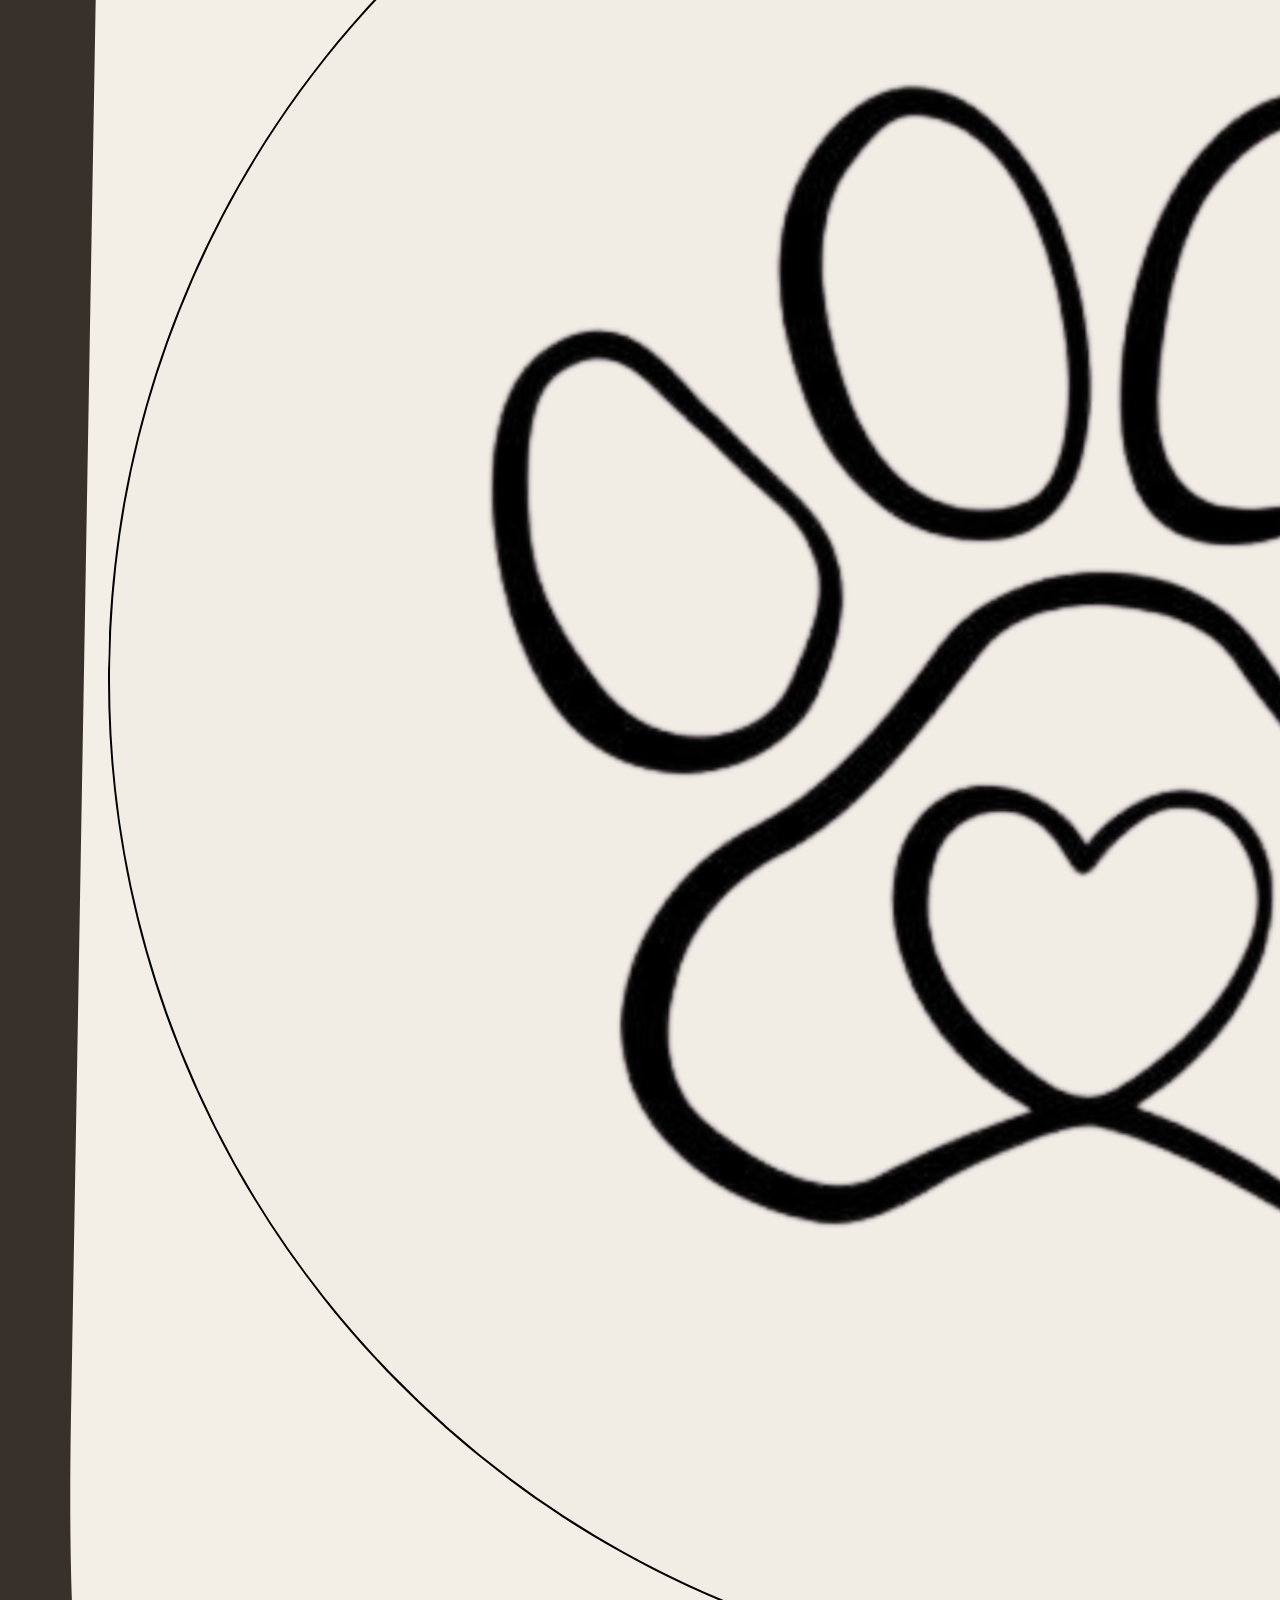
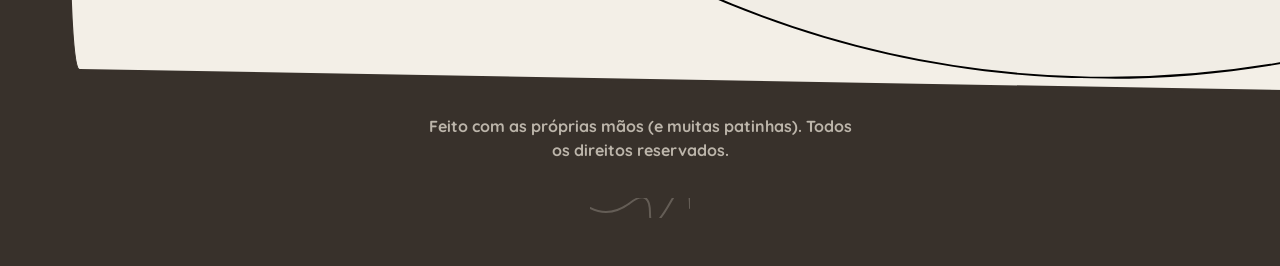
==== commit e496d1e6: "Adicionando footer" ====
--- a/animaisperdidos.html
+++ b/animaisperdidos.html
@@ -18,7 +18,7 @@
 
             <div class="container navbar-bloco px-4 py-2">
                 <div class="navbar-header">
-                    <a class="navbar-brand d-flex align-items-center text-tinta" href="pagina de inicio">
+                    <a class="navbar-brand d-flex align-items-center text-tinta" href="../pagina_inicial/pagina_inicial.html">
                         <img src="../assets/logo_pata.svg" alt="Logo AdoteUmPet" class="logo-img me-2">
                         <span class="logo-texto">AdoteUmPet</span>
                         </a>
@@ -137,9 +137,29 @@
     </div>
   </section>
 
-  <footer class="text-center">
-    <p>Adoção de Animais - Projeto de Front-end</p>
-  </footer>
+   <footer class="footer-artesanal py-5 mt-auto">
+  <div class="container text-center">
+
+    <!-- Selo com a logo -->
+    <div class="selo-footer d-inline-flex align-items-center justify-content-center px-4 py-2 mb-4">
+      <img src="../assets/logo_pata.svg" class="logo-img me-2">
+      <span class="logo-texto">AdoteUmPet</span>
+    </div>
+
+    <!-- Texto -->
+    <p class="fw-bold mx-auto opacity-75 mb-4" style="max-width: 440px;">
+      Feito com as próprias mãos (e muitas patinhas). Todos os direitos reservados.
+    </p>
+
+    <!-- Rabisco decorativo -->
+    <div class="pt-2 opacity-25">
+      <svg width="100" height="20" viewBox="0 0 100 20" fill="none" stroke="currentColor" stroke-width="2">
+        <path d="M0,10 Q20,20 40,5 T60,15 T80,5 T100,10" stroke-linecap="round" stroke-linejoin="round"/>
+      </svg>
+    </div>
+
+  </div>
+</footer>
 
   <script src="https://cdn.jsdelivr.net/npm/bootstrap@5.3.3/dist/js/bootstrap.bundle.min.js"></script>
 
--- a/animaisperdidos-style.css
+++ b/animaisperdidos-style.css
@@ -180,4 +180,28 @@
 
 .formulario-contato button {
   width: 100%;
+}
+
+.footer-artesanal {
+  background-color: #38312B;
+  color: #E8E1D5;
+  border-top: 4px solid #D8AB4C;
+}
+
+.selo-footer {
+  background-color: #F3EFE7;
+  color: #38312B;
+  border: 2px solid #38312B;
+  border-radius: 255px 15px 225px 15px / 15px 225px 15px 255px;
+  transform: rotate(1deg);
+}
+
+.social-footer {
+  color: #E8E1D5;
+  transition: color 0.2s ease, transform 0.2s ease;
+}
+
+.social-footer:hover {
+  color: #D8AB4C;
+  transform: translateY(-2px);
 }
